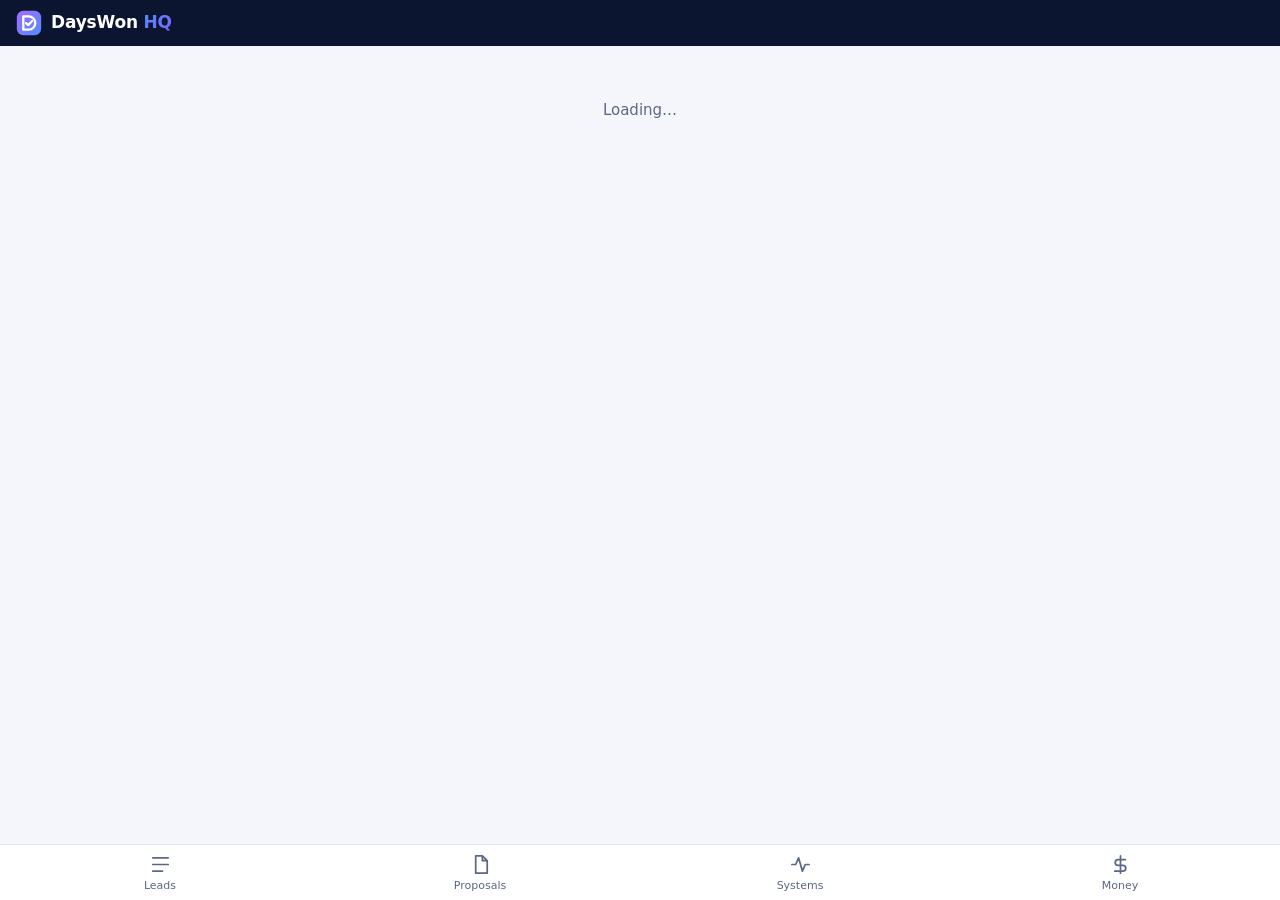
==== index.html @ 19d0c8d9 "DaysWon HQ web app" ====
<!doctype html>
<html lang="en"><head>
<meta charset="utf-8">
<meta name="viewport" content="width=device-width, initial-scale=1, viewport-fit=cover">
<meta name="robots" content="noindex, nofollow">
<meta name="theme-color" content="#0b1530">
<meta name="apple-mobile-web-app-capable" content="yes">
<meta name="apple-mobile-web-app-status-bar-style" content="black-translucent">
<meta name="apple-mobile-web-app-title" content="DaysWon HQ">
<title>DaysWon HQ</title>
<link rel="icon" href="favicon.svg" type="image/svg+xml">
<link rel="apple-touch-icon" href="apple-touch-icon.png">
<link rel="manifest" href="manifest.webmanifest">
<link rel="stylesheet" href="app.css?v=5">
</head><body>
<header class="top"><div class="brand"><img src="favicon.svg" alt=""><span>DaysWon <b>HQ</b></span></div><div id="topact"></div></header>
<main id="app"><div class="loading">Loading…</div></main>
<nav class="tabs" id="tabs" hidden>
 <a href="#/" data-t="leads"><svg viewBox="0 0 24 24"><path d="M4 5h16M4 12h16M4 19h10"/></svg>Leads</a>
 <a href="#/soon/proposals" data-t="proposals"><svg viewBox="0 0 24 24"><path d="M7 3h7l5 5v13H7zM14 3v5h5"/></svg>Proposals</a>
 <a href="#/soon/systems" data-t="systems"><svg viewBox="0 0 24 24"><path d="M3 12h4l3-7 4 14 3-7h4"/></svg>Systems</a>
 <a href="#/soon/money" data-t="money"><svg viewBox="0 0 24 24"><path d="M12 3v18M17 7H9.5a3 3 0 000 6h5a3 3 0 010 6H6"/></svg>Money</a>
</nav>
<div id="toast"></div>
<script src="app.js?v=5"></script>
</body></html>
---- app.css ----
:root{--navy:#0b1530;--navy2:#16224a;--ink:#0f1a33;--mut:#5b6785;--line:#e3e8f2;--bg:#f4f6fb;--card:#fff;--blue:#4f6bff;--grad:linear-gradient(135deg,#4f8dff,#7b63ff);--red:#e5484d;--amber:#d97706;--green:#16a34a}
*{box-sizing:border-box}html,body{margin:0;background:var(--bg);color:var(--ink);font:15px/1.4 Inter,ui-sans-serif,system-ui,-apple-system,"Segoe UI",Arial,sans-serif;-webkit-text-size-adjust:100%}
a{color:var(--blue);text-decoration:none}button,input,select,textarea{font:inherit;color:inherit}
.top{position:sticky;top:0;z-index:20;background:var(--navy);color:#fff;display:flex;align-items:center;justify-content:space-between;padding:calc(env(safe-area-inset-top) + 10px) 16px 10px}
.brand{display:flex;align-items:center;gap:9px;font-weight:600;font-size:17px;letter-spacing:-.2px}.brand img{width:26px;height:26px}.brand b{font-weight:800;background:var(--grad);-webkit-background-clip:text;background-clip:text;color:transparent}
#topact button{background:rgba(255,255,255,.12);border:0;color:#fff;border-radius:10px;padding:7px 11px;font-size:14px}
main{max-width:1180px;margin:0 auto;padding:14px 14px calc(90px + env(safe-area-inset-bottom))}
.loading{color:var(--mut);padding:40px;text-align:center}
.tabs{position:fixed;bottom:0;left:0;right:0;z-index:20;background:#fff;border-top:1px solid var(--line);display:flex;padding-bottom:env(safe-area-inset-bottom)}
.tabs a{flex:1;display:flex;flex-direction:column;align-items:center;gap:2px;padding:8px 0 7px;font-size:11px;color:var(--mut);font-weight:500}
.tabs svg{width:23px;height:23px;fill:none;stroke:currentColor;stroke-width:1.8;stroke-linecap:round;stroke-linejoin:round}.tabs a.on{color:var(--blue)}
h1{font-size:22px;margin:4px 0 12px;letter-spacing:-.4px}h2{font-size:13px;text-transform:uppercase;letter-spacing:.6px;color:var(--mut);margin:20px 2px 8px;display:flex;align-items:center;gap:8px}
h2 .n{background:#e7ebf5;color:var(--ink);border-radius:20px;padding:0 7px;font-size:12px;letter-spacing:0}
.card{background:var(--card);border:1px solid var(--line);border-radius:14px;padding:12px 13px;margin-bottom:8px;display:block;color:var(--ink);box-shadow:0 1px 2px rgba(15,26,51,.04)}
.card.hot{border-color:#f3b4b6;box-shadow:inset 3px 0 0 var(--red)}.card.due{box-shadow:inset 3px 0 0 var(--amber)}
.row{display:flex;align-items:center;justify-content:space-between;gap:8px}.nm{font-weight:650;font-size:16px}.biz{color:var(--mut);font-size:14px}
.want{margin-top:5px;font-size:14px;color:#2a3654;display:-webkit-box;-webkit-line-clamp:2;-webkit-box-orient:vertical;overflow:hidden}
.meta{margin-top:7px;display:flex;flex-wrap:wrap;gap:6px;align-items:center;font-size:12px;color:var(--mut)}
.pill{display:inline-block;border-radius:20px;padding:2px 8px;font-size:12px;font-weight:600;background:#eef1f8;color:#33405f;white-space:nowrap}
.p-New{background:#e6efff;color:#2747c9}.p-Contacted{background:#fff3df;color:#9a5a00}.p-Proposal{background:#efe8ff;color:#5b35c9}.p-Won{background:#e3f7ea;color:#127a3b}.p-Lost{background:#f1f1f3;color:#6b6f7b}
.b-red{background:#fde8e8;color:#c02a2f}.b-amb{background:#fff1d6;color:#9a5a00}
.today{background:linear-gradient(180deg,#0b1530,#16224a);color:#fff;border-radius:16px;padding:12px 12px 6px;margin-bottom:6px}
.today h2{color:#b9c4e4;margin:2px 2px 10px}.today .card{border-color:transparent}.today .empty{color:#c7d0ea;font-size:14px;padding:0 2px 8px}
.chips{display:flex;gap:6px;overflow-x:auto;padding:2px 0 4px;margin:0 -14px;padding-left:14px;padding-right:14px;scrollbar-width:none}.chips::-webkit-scrollbar{display:none}
.chip{border:1px solid var(--line);background:#fff;border-radius:20px;padding:6px 12px;font-size:14px;white-space:nowrap;font-weight:500}.chip.on{background:var(--navy);color:#fff;border-color:var(--navy)}
.chip i{font-style:normal;opacity:.6;margin-left:4px}
.sum{display:flex;gap:8px;margin:10px 0 2px}.sum div{flex:1;background:#fff;border:1px solid var(--line);border-radius:12px;padding:8px 10px}.sum b{display:block;font-size:17px}.sum span{font-size:12px;color:var(--mut)}
.search{width:100%;border:1px solid var(--line);border-radius:12px;padding:10px 12px;background:#fff;margin:10px 0 0;font-size:16px}
.fab{position:fixed;right:16px;bottom:calc(72px + env(safe-area-inset-bottom));z-index:15;background:var(--grad);color:#fff;border:0;border-radius:28px;padding:13px 18px;font-weight:650;box-shadow:0 6px 18px rgba(79,107,255,.35);font-size:15px}
.cols{display:block}@media(min-width:900px){.cols{display:grid;grid-template-columns:repeat(5,1fr);gap:10px}.cols h2{margin-top:6px}}
.syncl{font-size:12px;color:var(--mut);margin:14px 2px 0;display:flex;justify-content:space-between;gap:8px}.syncl button{border:0;background:none;color:var(--blue);padding:0;font-size:12px}
.back{display:inline-flex;align-items:center;gap:4px;color:var(--blue);font-weight:500;margin-bottom:8px;background:none;border:0;padding:4px 0;font-size:15px}
.hd{background:#fff;border:1px solid var(--line);border-radius:16px;padding:14px}.hd .nm{font-size:21px;letter-spacing:-.3px}
.acts{display:grid;grid-template-columns:repeat(3,1fr);gap:8px;margin-top:12px}
.acts a{display:flex;flex-direction:column;align-items:center;gap:3px;background:#f1f4fb;border-radius:12px;padding:10px 4px;font-weight:600;font-size:14px;color:var(--navy)}
.acts a.off{opacity:.35;pointer-events:none}.acts svg{width:22px;height:22px;fill:none;stroke:var(--blue);stroke-width:1.9;stroke-linecap:round;stroke-linejoin:round}
.sec{background:#fff;border:1px solid var(--line);border-radius:16px;padding:12px 14px;margin-top:10px}.sec h3{margin:0 0 8px;font-size:13px;text-transform:uppercase;letter-spacing:.6px;color:var(--mut)}
.stat{display:flex;flex-wrap:wrap;gap:6px}.stat button{border:1px solid var(--line);background:#fff;border-radius:20px;padding:7px 12px;font-size:14px;font-weight:500}
.stat button.on{background:var(--navy);border-color:var(--navy);color:#fff}
.kv{display:grid;grid-template-columns:110px 1fr;gap:7px 10px;font-size:14px}.kv dt{color:var(--mut)}.kv dd{margin:0;word-break:break-word;white-space:pre-wrap}
.fu{display:flex;gap:6px;flex-wrap:wrap;align-items:center}.fu input{border:1px solid var(--line);border-radius:10px;padding:7px 9px;font-size:16px;background:#fff}
.fu button,.btn2{border:1px solid var(--line);background:#fff;border-radius:10px;padding:7px 10px;font-size:14px}
.btn{background:var(--grad);color:#fff;border:0;border-radius:12px;padding:11px 16px;font-weight:650;font-size:15px}.btn:disabled{opacity:.5}
textarea,.f input,.f select{width:100%;border:1px solid var(--line);border-radius:10px;padding:9px 11px;background:#fff;font-size:16px}textarea{min-height:80px;resize:vertical}
.note{border-top:1px solid var(--line);padding:9px 0;font-size:14px;white-space:pre-wrap;word-break:break-word}.note:first-of-type{border-top:0}.note small{display:block;color:var(--mut);font-size:12px;margin-bottom:2px}
.note.log{color:var(--mut);font-size:13px}
.banner{background:#fde8e8;color:#9b1c20;border-radius:12px;padding:10px 12px;margin-top:10px;font-size:14px;display:flex;justify-content:space-between;align-items:center;gap:8px}
.banner button{background:#fff;border:0;border-radius:9px;padding:6px 10px;font-weight:600;color:#9b1c20;white-space:nowrap}
.f label{display:block;font-size:13px;color:var(--mut);margin:11px 0 4px;font-weight:500}.f .two{display:grid;grid-template-columns:1fr 1fr;gap:10px}
.login{max-width:360px;margin:12vh auto 0;background:#fff;border:1px solid var(--line);border-radius:18px;padding:22px}.login h1{margin-top:0}.login p{color:var(--mut);margin:0 0 14px;font-size:14px}
.login input{width:100%;border:1px solid var(--line);border-radius:12px;padding:12px;font-size:16px;margin-bottom:10px}.login .btn{width:100%}.err{color:var(--red);font-size:14px;min-height:20px}
.soon{text-align:center;padding:50px 20px;color:var(--mut)}.soon .ic{font-size:40px}.soon h1{color:var(--ink)}
.danger{color:var(--red);background:none;border:0;padding:8px 0;font-size:14px}
#toast{position:fixed;left:50%;bottom:calc(140px + env(safe-area-inset-bottom));transform:translateX(-50%);background:var(--navy);color:#fff;padding:9px 14px;border-radius:10px;font-size:14px;opacity:0;transition:opacity .2s;pointer-events:none;z-index:40}#toast.on{opacity:1}
.empty2{color:var(--mut);font-size:14px;padding:4px 2px 8px}
details.tr summary{color:var(--blue);font-size:14px;cursor:pointer}details.tr pre{white-space:pre-wrap;font:13px/1.4 inherit;background:#f6f8fc;border-radius:10px;padding:10px;max-height:320px;overflow:auto}
.sel{width:100%;border:1px solid var(--line);border-radius:10px;padding:9px 11px;background:#fff;font-size:16px}
.note.row{align-items:center}.note.row small{display:inline}
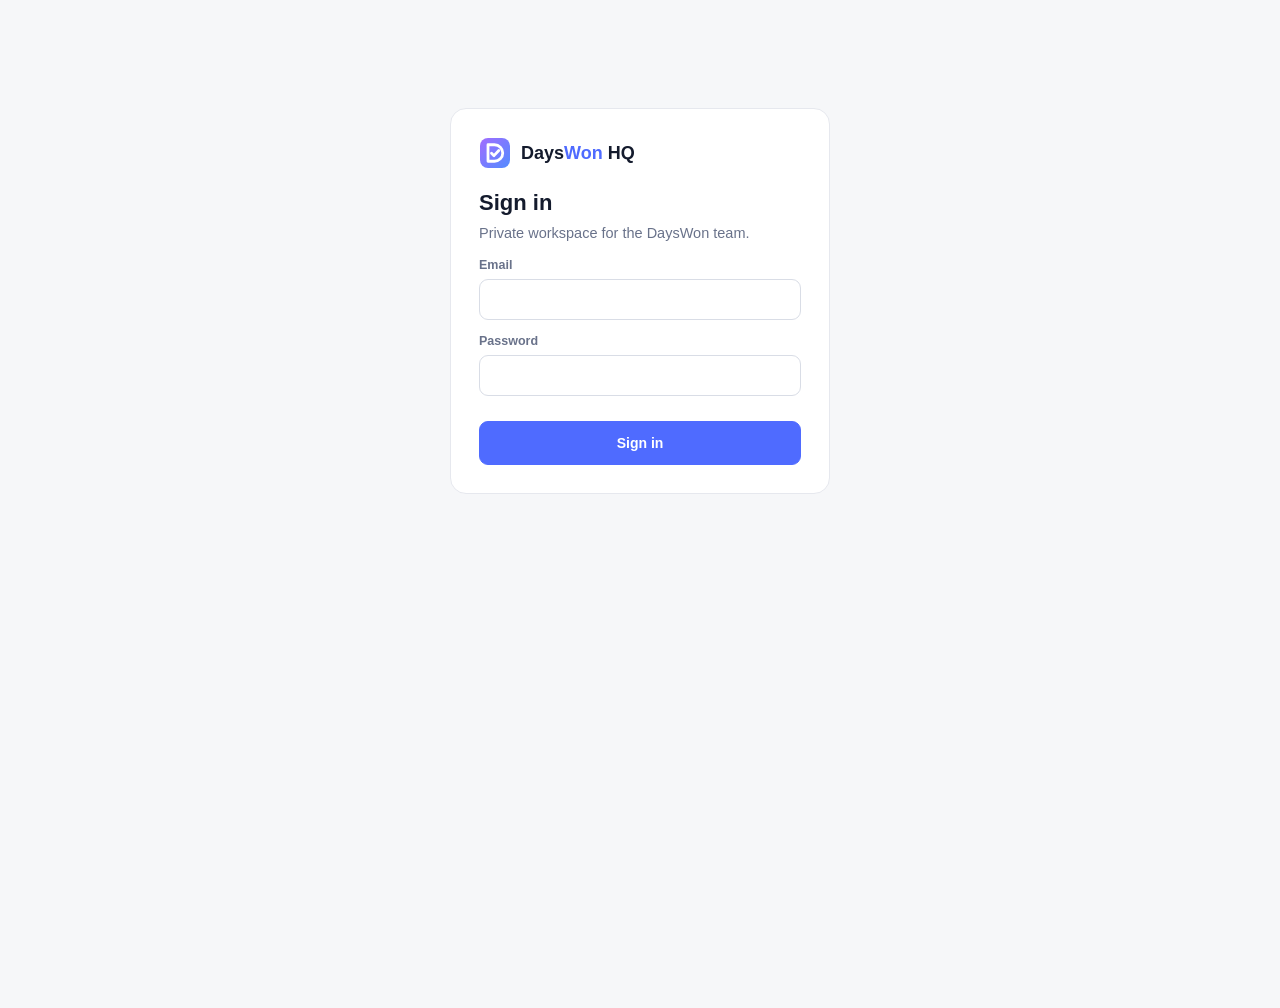
==== commit 5d26b020: "DaysWon HQ: new layouts, proposals, settings, client page" ====
--- a/index.html
+++ b/index.html
@@ -5,22 +5,17 @@
 <meta name="robots" content="noindex, nofollow">
 <meta name="theme-color" content="#0b1530">
 <meta name="apple-mobile-web-app-capable" content="yes">
+<meta name="mobile-web-app-capable" content="yes">
 <meta name="apple-mobile-web-app-status-bar-style" content="black-translucent">
 <meta name="apple-mobile-web-app-title" content="DaysWon HQ">
 <title>DaysWon HQ</title>
 <link rel="icon" href="favicon.svg" type="image/svg+xml">
 <link rel="apple-touch-icon" href="apple-touch-icon.png">
 <link rel="manifest" href="manifest.webmanifest">
-<link rel="stylesheet" href="app.css?v=5">
+<link rel="stylesheet" href="app.css?v=6">
+<link rel="stylesheet" href="proposal.css?v=6">
 </head><body>
-<header class="top"><div class="brand"><img src="favicon.svg" alt=""><span>DaysWon <b>HQ</b></span></div><div id="topact"></div></header>
-<main id="app"><div class="loading">Loading…</div></main>
-<nav class="tabs" id="tabs" hidden>
- <a href="#/" data-t="leads"><svg viewBox="0 0 24 24"><path d="M4 5h16M4 12h16M4 19h10"/></svg>Leads</a>
- <a href="#/soon/proposals" data-t="proposals"><svg viewBox="0 0 24 24"><path d="M7 3h7l5 5v13H7zM14 3v5h5"/></svg>Proposals</a>
- <a href="#/soon/systems" data-t="systems"><svg viewBox="0 0 24 24"><path d="M3 12h4l3-7 4 14 3-7h4"/></svg>Systems</a>
- <a href="#/soon/money" data-t="money"><svg viewBox="0 0 24 24"><path d="M12 3v18M17 7H9.5a3 3 0 000 6h5a3 3 0 010 6H6"/></svg>Money</a>
-</nav>
-<div id="toast"></div>
-<script src="app.js?v=5"></script>
+<div class="loading">Loading…</div><div id="toast"></div>
+<script src="proposal-view.js?v=6"></script>
+<script src="app.js?v=6"></script>
 </body></html>
--- a/app.css
+++ b/app.css
@@ -1,58 +1,90 @@
-:root{--navy:#0b1530;--navy2:#16224a;--ink:#0f1a33;--mut:#5b6785;--line:#e3e8f2;--bg:#f4f6fb;--card:#fff;--blue:#4f6bff;--grad:linear-gradient(135deg,#4f8dff,#7b63ff);--red:#e5484d;--amber:#d97706;--green:#16a34a}
-*{box-sizing:border-box}html,body{margin:0;background:var(--bg);color:var(--ink);font:15px/1.4 Inter,ui-sans-serif,system-ui,-apple-system,"Segoe UI",Arial,sans-serif;-webkit-text-size-adjust:100%}
-a{color:var(--blue);text-decoration:none}button,input,select,textarea{font:inherit;color:inherit}
-.top{position:sticky;top:0;z-index:20;background:var(--navy);color:#fff;display:flex;align-items:center;justify-content:space-between;padding:calc(env(safe-area-inset-top) + 10px) 16px 10px}
-.brand{display:flex;align-items:center;gap:9px;font-weight:600;font-size:17px;letter-spacing:-.2px}.brand img{width:26px;height:26px}.brand b{font-weight:800;background:var(--grad);-webkit-background-clip:text;background-clip:text;color:transparent}
-#topact button{background:rgba(255,255,255,.12);border:0;color:#fff;border-radius:10px;padding:7px 11px;font-size:14px}
-main{max-width:1180px;margin:0 auto;padding:14px 14px calc(90px + env(safe-area-inset-bottom))}
-.loading{color:var(--mut);padding:40px;text-align:center}
-.tabs{position:fixed;bottom:0;left:0;right:0;z-index:20;background:#fff;border-top:1px solid var(--line);display:flex;padding-bottom:env(safe-area-inset-bottom)}
-.tabs a{flex:1;display:flex;flex-direction:column;align-items:center;gap:2px;padding:8px 0 7px;font-size:11px;color:var(--mut);font-weight:500}
-.tabs svg{width:23px;height:23px;fill:none;stroke:currentColor;stroke-width:1.8;stroke-linecap:round;stroke-linejoin:round}.tabs a.on{color:var(--blue)}
-h1{font-size:22px;margin:4px 0 12px;letter-spacing:-.4px}h2{font-size:13px;text-transform:uppercase;letter-spacing:.6px;color:var(--mut);margin:20px 2px 8px;display:flex;align-items:center;gap:8px}
-h2 .n{background:#e7ebf5;color:var(--ink);border-radius:20px;padding:0 7px;font-size:12px;letter-spacing:0}
-.card{background:var(--card);border:1px solid var(--line);border-radius:14px;padding:12px 13px;margin-bottom:8px;display:block;color:var(--ink);box-shadow:0 1px 2px rgba(15,26,51,.04)}
-.card.hot{border-color:#f3b4b6;box-shadow:inset 3px 0 0 var(--red)}.card.due{box-shadow:inset 3px 0 0 var(--amber)}
-.row{display:flex;align-items:center;justify-content:space-between;gap:8px}.nm{font-weight:650;font-size:16px}.biz{color:var(--mut);font-size:14px}
-.want{margin-top:5px;font-size:14px;color:#2a3654;display:-webkit-box;-webkit-line-clamp:2;-webkit-box-orient:vertical;overflow:hidden}
-.meta{margin-top:7px;display:flex;flex-wrap:wrap;gap:6px;align-items:center;font-size:12px;color:var(--mut)}
-.pill{display:inline-block;border-radius:20px;padding:2px 8px;font-size:12px;font-weight:600;background:#eef1f8;color:#33405f;white-space:nowrap}
-.p-New{background:#e6efff;color:#2747c9}.p-Contacted{background:#fff3df;color:#9a5a00}.p-Proposal{background:#efe8ff;color:#5b35c9}.p-Won{background:#e3f7ea;color:#127a3b}.p-Lost{background:#f1f1f3;color:#6b6f7b}
-.b-red{background:#fde8e8;color:#c02a2f}.b-amb{background:#fff1d6;color:#9a5a00}
-.today{background:linear-gradient(180deg,#0b1530,#16224a);color:#fff;border-radius:16px;padding:12px 12px 6px;margin-bottom:6px}
-.today h2{color:#b9c4e4;margin:2px 2px 10px}.today .card{border-color:transparent}.today .empty{color:#c7d0ea;font-size:14px;padding:0 2px 8px}
-.chips{display:flex;gap:6px;overflow-x:auto;padding:2px 0 4px;margin:0 -14px;padding-left:14px;padding-right:14px;scrollbar-width:none}.chips::-webkit-scrollbar{display:none}
-.chip{border:1px solid var(--line);background:#fff;border-radius:20px;padding:6px 12px;font-size:14px;white-space:nowrap;font-weight:500}.chip.on{background:var(--navy);color:#fff;border-color:var(--navy)}
-.chip i{font-style:normal;opacity:.6;margin-left:4px}
-.sum{display:flex;gap:8px;margin:10px 0 2px}.sum div{flex:1;background:#fff;border:1px solid var(--line);border-radius:12px;padding:8px 10px}.sum b{display:block;font-size:17px}.sum span{font-size:12px;color:var(--mut)}
-.search{width:100%;border:1px solid var(--line);border-radius:12px;padding:10px 12px;background:#fff;margin:10px 0 0;font-size:16px}
-.fab{position:fixed;right:16px;bottom:calc(72px + env(safe-area-inset-bottom));z-index:15;background:var(--grad);color:#fff;border:0;border-radius:28px;padding:13px 18px;font-weight:650;box-shadow:0 6px 18px rgba(79,107,255,.35);font-size:15px}
-.cols{display:block}@media(min-width:900px){.cols{display:grid;grid-template-columns:repeat(5,1fr);gap:10px}.cols h2{margin-top:6px}}
-.syncl{font-size:12px;color:var(--mut);margin:14px 2px 0;display:flex;justify-content:space-between;gap:8px}.syncl button{border:0;background:none;color:var(--blue);padding:0;font-size:12px}
-.back{display:inline-flex;align-items:center;gap:4px;color:var(--blue);font-weight:500;margin-bottom:8px;background:none;border:0;padding:4px 0;font-size:15px}
-.hd{background:#fff;border:1px solid var(--line);border-radius:16px;padding:14px}.hd .nm{font-size:21px;letter-spacing:-.3px}
-.acts{display:grid;grid-template-columns:repeat(3,1fr);gap:8px;margin-top:12px}
-.acts a{display:flex;flex-direction:column;align-items:center;gap:3px;background:#f1f4fb;border-radius:12px;padding:10px 4px;font-weight:600;font-size:14px;color:var(--navy)}
-.acts a.off{opacity:.35;pointer-events:none}.acts svg{width:22px;height:22px;fill:none;stroke:var(--blue);stroke-width:1.9;stroke-linecap:round;stroke-linejoin:round}
-.sec{background:#fff;border:1px solid var(--line);border-radius:16px;padding:12px 14px;margin-top:10px}.sec h3{margin:0 0 8px;font-size:13px;text-transform:uppercase;letter-spacing:.6px;color:var(--mut)}
-.stat{display:flex;flex-wrap:wrap;gap:6px}.stat button{border:1px solid var(--line);background:#fff;border-radius:20px;padding:7px 12px;font-size:14px;font-weight:500}
-.stat button.on{background:var(--navy);border-color:var(--navy);color:#fff}
-.kv{display:grid;grid-template-columns:110px 1fr;gap:7px 10px;font-size:14px}.kv dt{color:var(--mut)}.kv dd{margin:0;word-break:break-word;white-space:pre-wrap}
-.fu{display:flex;gap:6px;flex-wrap:wrap;align-items:center}.fu input{border:1px solid var(--line);border-radius:10px;padding:7px 9px;font-size:16px;background:#fff}
-.fu button,.btn2{border:1px solid var(--line);background:#fff;border-radius:10px;padding:7px 10px;font-size:14px}
-.btn{background:var(--grad);color:#fff;border:0;border-radius:12px;padding:11px 16px;font-weight:650;font-size:15px}.btn:disabled{opacity:.5}
-textarea,.f input,.f select{width:100%;border:1px solid var(--line);border-radius:10px;padding:9px 11px;background:#fff;font-size:16px}textarea{min-height:80px;resize:vertical}
-.note{border-top:1px solid var(--line);padding:9px 0;font-size:14px;white-space:pre-wrap;word-break:break-word}.note:first-of-type{border-top:0}.note small{display:block;color:var(--mut);font-size:12px;margin-bottom:2px}
-.note.log{color:var(--mut);font-size:13px}
-.banner{background:#fde8e8;color:#9b1c20;border-radius:12px;padding:10px 12px;margin-top:10px;font-size:14px;display:flex;justify-content:space-between;align-items:center;gap:8px}
-.banner button{background:#fff;border:0;border-radius:9px;padding:6px 10px;font-weight:600;color:#9b1c20;white-space:nowrap}
-.f label{display:block;font-size:13px;color:var(--mut);margin:11px 0 4px;font-weight:500}.f .two{display:grid;grid-template-columns:1fr 1fr;gap:10px}
-.login{max-width:360px;margin:12vh auto 0;background:#fff;border:1px solid var(--line);border-radius:18px;padding:22px}.login h1{margin-top:0}.login p{color:var(--mut);margin:0 0 14px;font-size:14px}
-.login input{width:100%;border:1px solid var(--line);border-radius:12px;padding:12px;font-size:16px;margin-bottom:10px}.login .btn{width:100%}.err{color:var(--red);font-size:14px;min-height:20px}
-.soon{text-align:center;padding:50px 20px;color:var(--mut)}.soon .ic{font-size:40px}.soon h1{color:var(--ink)}
-.danger{color:var(--red);background:none;border:0;padding:8px 0;font-size:14px}
-#toast{position:fixed;left:50%;bottom:calc(140px + env(safe-area-inset-bottom));transform:translateX(-50%);background:var(--navy);color:#fff;padding:9px 14px;border-radius:10px;font-size:14px;opacity:0;transition:opacity .2s;pointer-events:none;z-index:40}#toast.on{opacity:1}
-.empty2{color:var(--mut);font-size:14px;padding:4px 2px 8px}
-details.tr summary{color:var(--blue);font-size:14px;cursor:pointer}details.tr pre{white-space:pre-wrap;font:13px/1.4 inherit;background:#f6f8fc;border-radius:10px;padding:10px;max-height:320px;overflow:auto}
-.sel{width:100%;border:1px solid var(--line);border-radius:10px;padding:9px 11px;background:#fff;font-size:16px}
-.note.row{align-items:center}.note.row small{display:inline}
+:root{--navy:#0b1530;--navy2:#141f45;--acc:#4f6bff;--acc2:#3f5aeb;--accs:#eef1ff;--ink:#141b2d;--mut:#69728a;--line:#e6e8ee;--bg:#f6f7f9;--card:#fff;--red:#e5484d;--amb:#c77700;--grn:#148f4b;
+--sat:env(safe-area-inset-top);--sab:env(safe-area-inset-bottom);--sal:env(safe-area-inset-left);--sar:env(safe-area-inset-right)}
+*{box-sizing:border-box}html,body{margin:0;height:100%}body{background:var(--bg);color:var(--ink);font:14.5px/1.45 -apple-system,BlinkMacSystemFont,"Segoe UI",Inter,Roboto,Arial,sans-serif;-webkit-text-size-adjust:100%;-webkit-tap-highlight-color:transparent}
+a{color:var(--acc);text-decoration:none}button,input,select,textarea{font:inherit;color:inherit}button{cursor:pointer}
+svg.i{width:20px;height:20px;fill:none;stroke:currentColor;stroke-width:1.8;stroke-linecap:round;stroke-linejoin:round;flex:none}
+/* buttons & inputs */
+.btn{display:inline-flex;align-items:center;justify-content:center;gap:6px;height:38px;padding:0 14px;border-radius:9px;border:1px solid var(--line);background:#fff;font-weight:600;font-size:14px;white-space:nowrap;color:var(--ink)}
+.btn:hover{background:#f3f4f7}.btn.pri{background:var(--acc);border-color:var(--acc);color:#fff}.btn.pri:hover{background:var(--acc2)}.btn.dark{background:var(--navy);border-color:var(--navy);color:#fff}
+.btn.ghost{border-color:transparent;background:transparent}.btn.danger{color:var(--red)}.btn[disabled]{opacity:.5;pointer-events:none}.btn.sm{height:32px;padding:0 10px;font-size:13px}
+.in,select.in,textarea.in{width:100%;border:1px solid #d9dde6;border-radius:9px;padding:9px 11px;background:#fff;font-size:14.5px;outline:none}textarea.in{min-height:90px;resize:vertical;line-height:1.5}
+.in:focus{border-color:var(--acc);box-shadow:0 0 0 3px rgba(79,107,255,.15)}label.l{display:block;font-size:12.5px;font-weight:600;color:var(--mut);margin:12px 0 5px}.hint{font-size:12.5px;color:var(--mut);margin-top:4px}
+.grid2{display:grid;grid-template-columns:1fr 1fr;gap:0 12px}.grid4{display:grid;grid-template-columns:repeat(4,1fr);gap:0 10px}
+.pill{display:inline-flex;align-items:center;border-radius:20px;padding:2px 9px;font-size:12px;font-weight:600;background:#eef0f4;color:#3c4560;white-space:nowrap}
+.s-New{background:#e8eeff;color:#2d4bd1}.s-Contacted{background:#fff1dc;color:#9a5a00}.s-Proposal{background:#f0eaff;color:#6236d1}.s-Won{background:#e2f6ea;color:#11753d}.s-Lost{background:#f0f0f2;color:#6b6f7b}
+.s-draft{background:#eef0f4;color:#4a536b}.s-sent{background:#e8eeff;color:#2d4bd1}.s-accepted{background:#e2f6ea;color:#11753d}.s-declined{background:#fde9e9;color:#b4262b}
+.b-red{background:#fde9e9;color:#b4262b}.b-amb{background:#fff1dc;color:#9a5a00}
+.err{color:var(--red);font-size:13.5px;margin-top:8px;min-height:1px}.muted{color:var(--mut)}.empty{color:var(--mut);padding:26px 10px;text-align:center;font-size:14px}
+.loading{color:var(--mut);padding:50px 20px;text-align:center}
+.box{background:#fff;border:1px solid var(--line);border-radius:12px;padding:16px}.box+.box{margin-top:12px}.box h3{margin:0 0 10px;font-size:13px;letter-spacing:.4px;text-transform:uppercase;color:var(--mut)}
+#toast{position:fixed;left:50%;bottom:calc(84px + var(--sab));transform:translateX(-50%) translateY(20px);background:var(--navy);color:#fff;padding:10px 16px;border-radius:10px;font-size:14px;opacity:0;transition:.2s;z-index:100;pointer-events:none;max-width:90vw}#toast.on{opacity:1;transform:translateX(-50%)}
+/* shell */
+#shell{display:flex;min-height:100%}
+.side{background:var(--navy);color:#cdd4ea;display:flex;flex-direction:column;flex:none;position:sticky;top:0;height:100vh;height:100dvh;padding:calc(14px + var(--sat)) 10px calc(12px + var(--sab)) calc(10px + var(--sal));z-index:30}
+.side .logo{display:flex;align-items:center;gap:10px;color:#fff;font-weight:700;font-size:16px;padding:4px 8px 18px;white-space:nowrap}.side .logo img{width:28px;height:28px}.side .logo i{font-style:normal;color:#9db0ff}
+.side a.nv,.side button.nv{display:flex;align-items:center;gap:12px;height:40px;padding:0 10px;border-radius:9px;color:#cdd4ea;font-weight:500;white-space:nowrap;background:none;border:0;width:100%;text-align:left}
+.side a.nv:hover,.side button.nv:hover{background:rgba(255,255,255,.06);color:#fff}.side a.nv.on{background:rgba(79,107,255,.22);color:#fff}.side .nv em{margin-left:auto;font-style:normal;font-size:10.5px;color:#7f8bb3;border:1px solid #2a3765;border-radius:6px;padding:0 5px}
+.side .sp{flex:1}.side .me{display:flex;align-items:center;gap:10px;padding:10px;border-top:1px solid rgba(255,255,255,.08);margin-top:6px;color:#fff;white-space:nowrap}.av{width:30px;height:30px;border-radius:50%;background:var(--acc);color:#fff;display:flex;align-items:center;justify-content:center;font-weight:700;font-size:13px;flex:none}
+.content{flex:1;min-width:0;display:flex;flex-direction:column}
+.bar{display:flex;align-items:center;gap:10px;padding:14px 22px;background:#fff;border-bottom:1px solid var(--line);position:sticky;top:0;z-index:20;min-height:62px}
+.bar h1{font-size:19px;margin:0;letter-spacing:-.3px;white-space:nowrap}.bar .grow{flex:1}.bar .search{max-width:280px}
+.page{padding:18px 22px 40px}
+/* desktop board */
+.board{display:grid;grid-template-columns:repeat(5,minmax(220px,1fr));gap:12px;padding:16px 22px 30px;align-items:start;overflow-x:auto}
+.col{background:#eef0f4;border-radius:12px;padding:8px;min-height:160px}.col h4{display:flex;align-items:center;gap:7px;margin:4px 6px 10px;font-size:12.5px;letter-spacing:.3px;text-transform:uppercase;color:#4a536b}
+.col h4 .n{background:#fff;border-radius:10px;padding:0 7px;font-size:12px;color:var(--ink)}.col h4 .v{margin-left:auto;text-transform:none;font-weight:600;color:var(--mut);letter-spacing:0}
+.lc{display:block;background:#fff;border:1px solid var(--line);border-radius:10px;padding:10px 12px;margin-bottom:8px;color:var(--ink);box-shadow:0 1px 2px rgba(20,27,45,.04)}
+.lc:hover{border-color:#c9cfdc}.lc.sel{border-color:var(--acc);box-shadow:0 0 0 2px rgba(79,107,255,.2)}.lc.hot{box-shadow:inset 3px 0 0 var(--red)}.lc.due{box-shadow:inset 3px 0 0 var(--amb)}
+.lc .nm{font-weight:650}.lc .co{color:var(--mut);font-size:13px}.lc .w{font-size:13px;color:#384260;margin-top:4px;display:-webkit-box;-webkit-line-clamp:2;-webkit-box-orient:vertical;overflow:hidden}
+.lc .mt{display:flex;flex-wrap:wrap;gap:6px;align-items:center;margin-top:7px;font-size:12px;color:var(--mut)}.lc .row{display:flex;justify-content:space-between;gap:8px;align-items:flex-start}
+.today{display:flex;gap:10px;overflow-x:auto;padding:14px 22px 0}.today .lbl{flex:none;display:flex;flex-direction:column;justify-content:center;padding-right:6px;font-weight:700;color:var(--navy);font-size:13px}
+.today .lc{flex:none;width:250px;margin:0}.kpis{display:flex;gap:10px;padding:14px 22px 0;flex-wrap:wrap}.kpi{background:#fff;border:1px solid var(--line);border-radius:12px;padding:10px 14px;min-width:150px}.kpi b{display:block;font-size:18px;letter-spacing:-.3px}.kpi span{font-size:12px;color:var(--mut)}
+.syncl{display:flex;align-items:center;gap:10px;color:var(--mut);font-size:12.5px;padding:0 22px 20px}
+/* drawer */
+.drawer-bg{position:fixed;inset:0;background:rgba(11,21,48,.28);z-index:40}.drawer{position:fixed;top:0;right:0;bottom:0;width:min(520px,92vw);background:var(--bg);z-index:41;overflow-y:auto;box-shadow:-10px 0 30px rgba(11,21,48,.18);padding-bottom:calc(30px + var(--sab))}
+.dhead{position:sticky;top:0;background:#fff;border-bottom:1px solid var(--line);display:flex;align-items:center;gap:8px;padding:12px 16px;z-index:2}
+/* lead detail */
+.ld{padding:16px}.ld .hd{background:#fff;border:1px solid var(--line);border-radius:12px;padding:16px}.ld .nm{font-size:20px;font-weight:700;letter-spacing:-.3px}.ld .co{color:var(--mut)}
+.acts{display:grid;grid-template-columns:repeat(3,1fr);gap:8px;margin-top:14px}.acts a{display:flex;align-items:center;justify-content:center;gap:7px;height:42px;border-radius:10px;background:var(--accs);color:var(--acc);font-weight:600}.acts a.off{opacity:.4;pointer-events:none}
+.seg{display:flex;flex-wrap:wrap;gap:6px}.seg button{height:36px;padding:0 12px;border-radius:9px;border:1px solid var(--line);background:#fff;font-size:13.5px;font-weight:500}.seg button.on{background:var(--navy);border-color:var(--navy);color:#fff}
+.kv{display:grid;grid-template-columns:110px 1fr;gap:7px 10px;margin:0;font-size:14px}.kv dt{color:var(--mut)}.kv dd{margin:0;word-break:break-word}
+.note{border-top:1px solid #eef0f4;padding:9px 0;font-size:14px}.note small{display:block;color:var(--mut);font-size:12px}.note.log{color:#4a536b;font-size:13px}
+.banner{display:flex;align-items:center;justify-content:space-between;gap:10px;background:#fde9e9;color:#9b1c20;border-radius:10px;padding:10px 12px;margin-top:12px;font-size:13.5px}.banner.ok{background:#e2f6ea;color:#0f5d2e}.banner.info{background:var(--accs);color:#2d3f9e}
+.prow{display:flex;align-items:center;justify-content:space-between;gap:8px;padding:10px 0;border-top:1px solid #eef0f4;color:var(--ink)}.prow:first-of-type{border-top:0}
+/* lists (pad/phone) */
+.grp{margin-bottom:14px}.grp>h4{display:flex;align-items:center;gap:7px;margin:14px 4px 8px;font-size:12px;letter-spacing:.4px;text-transform:uppercase;color:var(--mut)}.grp>h4 .n{background:#e7e9ef;border-radius:10px;padding:0 7px;color:var(--ink)}
+.chips{display:flex;gap:6px;overflow-x:auto;padding:2px 0 6px;scrollbar-width:none}.chips::-webkit-scrollbar{display:none}.chip{flex:none;height:34px;padding:0 12px;border-radius:17px;border:1px solid var(--line);background:#fff;font-size:13px;font-weight:500}.chip.on{background:var(--navy);color:#fff;border-color:var(--navy)}.chip i{font-style:normal;opacity:.6;margin-left:5px}
+/* proposals */
+table.pt{width:100%;border-collapse:collapse;background:#fff;border:1px solid var(--line);border-radius:12px;overflow:hidden}.pt th{text-align:left;font-size:12px;letter-spacing:.3px;text-transform:uppercase;color:var(--mut);font-weight:600;padding:10px 14px;background:#fafbfc;border-bottom:1px solid var(--line)}
+.pt td{padding:12px 14px;border-bottom:1px solid #eef0f4;vertical-align:middle}.pt tr:last-child td{border-bottom:0}.pt tbody tr{cursor:pointer}.pt tbody tr:hover{background:#fafbff}
+.pc{display:block;background:#fff;border:1px solid var(--line);border-radius:10px;padding:12px;margin-bottom:8px;color:var(--ink)}.pc.sel{border-color:var(--acc);box-shadow:0 0 0 2px rgba(79,107,255,.2)}.pc .row{display:flex;justify-content:space-between;gap:8px}.pc .t{font-weight:650}.pc .mt{font-size:12.5px;color:var(--mut);margin-top:4px}
+.ed{display:grid;grid-template-columns:minmax(420px,1fr) minmax(420px,1fr);align-items:start}.ed .form{padding:18px 22px 60px;border-right:1px solid var(--line);min-width:0}.ed .prev{position:sticky;top:62px;height:calc(100vh - 62px);overflow-y:auto;padding:18px 22px 40px;background:#eceef2}
+.ed.one{display:block}.ed.one .form{border-right:0;max-width:760px}
+.ai{background:linear-gradient(180deg,#f3f5ff,#fff);border:1px solid #dfe4ff}.ai h3{color:var(--acc)!important}
+.savest{font-size:12.5px;color:var(--mut);white-space:nowrap}
+.sheet-bg{position:fixed;inset:0;background:rgba(11,21,48,.35);z-index:60;display:flex;align-items:flex-end;justify-content:center}.sheet{background:#fff;width:100%;max-width:460px;border-radius:16px 16px 0 0;padding:18px 18px calc(18px + var(--sab))}.sheet h3{margin:0 0 4px}.sheet .btn{width:100%;height:46px;margin-top:10px}
+@media (min-width:768px){.sheet-bg{align-items:center}.sheet{border-radius:16px}}
+.login{max-width:380px;margin:12vh auto;padding:28px;background:#fff;border:1px solid var(--line);border-radius:16px}.login .logo{display:flex;align-items:center;gap:10px;font-weight:700;font-size:18px;margin-bottom:18px}.login .logo img{width:32px;height:32px}.login .logo i{font-style:normal;color:var(--acc)}
+.login h1{font-size:22px;margin:0 0 4px}.login .btn{width:100%;height:44px;margin-top:16px}
+.soon{text-align:center;padding:70px 20px;color:var(--mut)}.soon h2{color:var(--ink);margin:10px 0 6px}
+/* ---- iPad ---- */
+body.L-pad .side{width:72px;padding-left:calc(8px + var(--sal));padding-right:8px}body.L-pad .side .lbl,body.L-pad .side .logo span,body.L-pad .side .nv em,body.L-pad .side .me span{display:none}
+body.L-pad .side a.nv,body.L-pad .side button.nv{justify-content:center;height:52px;padding:0}body.L-pad .side .logo{justify-content:center;padding:4px 0 16px}body.L-pad .side .me{justify-content:center;padding:10px 0}
+body.L-pad.rail-open .side{width:230px}body.L-pad.rail-open .side .lbl,body.L-pad.rail-open .side .logo span,body.L-pad.rail-open .side .me span{display:inline}body.L-pad.rail-open .side a.nv,body.L-pad.rail-open .side button.nv{justify-content:flex-start;padding:0 12px}body.L-pad.rail-open .side .logo,body.L-pad.rail-open .side .me{justify-content:flex-start;padding-left:10px}
+.md{display:flex;height:100vh;height:100dvh}.md .ml{width:360px;flex:none;border-right:1px solid var(--line);background:#fff;display:flex;flex-direction:column;min-height:0}.md .ml .lh{padding:calc(12px + var(--sat)) 14px 10px;border-bottom:1px solid var(--line)}
+.md .ml .lb{flex:1;overflow-y:auto;padding:4px 12px calc(20px + var(--sab))}.md .mr{flex:1;min-width:0;overflow-y:auto;padding-bottom:calc(30px + var(--sab));padding-right:var(--sar)}
+.md .mr .bar{top:0;padding-top:calc(12px + var(--sat))}
+body.L-pad .btn{height:44px}body.L-pad .btn.sm{height:38px}body.L-pad .seg button{height:44px;padding:0 14px}body.L-pad .lc{padding:12px 14px}body.L-pad .in{padding:11px 12px}
+body.L-pad .ml .lc .w{display:none}
+/* ---- phone ---- */
+.ptop{position:sticky;top:0;z-index:20;background:var(--navy);color:#fff;display:flex;align-items:center;gap:10px;padding:calc(10px + var(--sat)) 14px 10px}.ptop .logo{display:flex;align-items:center;gap:9px;font-weight:700;font-size:16px}.ptop .logo img{width:26px;height:26px}.ptop .logo i{font-style:normal;color:#9db0ff}
+.ptop .grow{flex:1}.ptop .av{width:32px;height:32px;border:0}.ptop .back{background:none;border:0;color:#fff;font-size:15px;display:flex;align-items:center;gap:2px;padding:4px 4px 4px 0;font-weight:600}
+.tabs{position:fixed;bottom:0;left:0;right:0;z-index:30;background:#fff;border-top:1px solid var(--line);display:flex;padding-bottom:var(--sab)}.tabs a{flex:1;display:flex;flex-direction:column;align-items:center;gap:2px;padding:8px 0 7px;font-size:11px;color:var(--mut);font-weight:500}.tabs a.on{color:var(--acc)}.tabs svg.i{width:23px;height:23px}
+body.L-phone .page{padding:12px 12px calc(96px + var(--sab))}body.L-phone .bar{position:static;padding:12px 12px 0;background:transparent;border:0;min-height:0;flex-wrap:wrap}body.L-phone .bar h1{font-size:21px}
+.fab{position:fixed;right:16px;bottom:calc(72px + var(--sab));z-index:25;height:48px;padding:0 18px;border-radius:24px;border:0;background:var(--acc);color:#fff;font-weight:700;box-shadow:0 6px 18px rgba(79,107,255,.35)}
+body.L-phone .ld{padding:12px 12px calc(96px + var(--sab))}body.L-phone .ed .form{padding:12px 12px calc(110px + var(--sab))}body.L-phone .grid4{grid-template-columns:1fr 1fr}
+body.L-phone .todayp{background:var(--navy);border-radius:14px;padding:10px 10px 4px;margin-bottom:6px}body.L-phone .todayp h4{color:#b9c4e4;margin:2px 4px 8px;font-size:12px;letter-spacing:.4px;text-transform:uppercase}
+body.L-phone .todayp .empty{color:#c7d0ea;padding:2px 4px 8px;text-align:left}
+.prevmodal{position:fixed;inset:0;z-index:70;background:#eceef2;overflow-y:auto;padding:calc(56px + var(--sat)) 0 calc(30px + var(--sab))}.prevmodal .x{position:fixed;top:calc(10px + var(--sat));right:12px;z-index:71}
+body:not(.L-desk) .ebar{flex-wrap:wrap;row-gap:8px}body:not(.L-desk) .ebar .et{flex:1 1 100%}body:not(.L-desk) .ebar .grow{display:none}body:not(.L-desk) .ebar .savest{margin-right:auto}
+.md .ml{width:330px}body.L-desk .ebar .et{max-width:40%}
--- a/proposal.css
+++ b/proposal.css
@@ -0,0 +1,16 @@
+.pv{background:#fff;color:#1b2540;font:15px/1.55 -apple-system,BlinkMacSystemFont,"Segoe UI",Inter,Roboto,Arial,sans-serif;border-radius:14px;overflow:hidden;border:1px solid #e6e8ee}
+.pv-hero{background:#0b1530;color:#fff;padding:26px 26px 22px;border-bottom:4px solid #4f6bff}.pv-top{display:flex;justify-content:space-between;align-items:center}
+.pv-logo{font-weight:800;font-size:19px;letter-spacing:-.3px}.pv-logo i{font-style:normal;color:#9db0ff}.pv-k{font-size:11px;font-weight:700;letter-spacing:2.4px;color:#9db0ff}
+.pv-hero h1{font-size:30px;line-height:1.15;letter-spacing:-.6px;margin:26px 0 8px}.pv-sum{color:#c9d2ee;margin:0}
+.pv-meta{display:flex;flex-wrap:wrap;gap:14px 28px;margin-top:20px;font-size:14px}.pv-meta small{display:block;font-size:10.5px;letter-spacing:1px;text-transform:uppercase;color:#8e9cc7}
+.pv-glance{display:grid;grid-template-columns:repeat(auto-fit,minmax(130px,1fr));gap:10px;padding:18px 22px 0}.pv-glance div{background:#f5f7fb;border:1px solid #e6e8ee;border-radius:10px;padding:12px 14px}
+.pv-glance b{display:block;font-size:20px;color:#0b1530;letter-spacing:-.3px}.pv-glance span{font-size:12.5px;color:#66708a}
+.pv-needs{margin:16px 22px 0;font-size:16px;color:#0b1530}.pv-needs small{display:block;font-size:11px;font-weight:700;letter-spacing:1px;text-transform:uppercase;color:#4f6bff}
+.pv-sec{padding:18px 22px 4px}.pv-sec h2{font-size:17px;color:#0b1530;margin:0 0 8px;padding-left:11px;border-left:4px solid #4f6bff;letter-spacing:-.2px}
+.pv-sec p{margin:0 0 10px}.pv-sec h4{margin:12px 0 4px;font-size:15px}.pv-sec ul{margin:0 0 10px;padding-left:20px}.pv-sec li{margin:3px 0}
+.pv-step{display:flex;gap:12px;margin:10px 0}.pv-step>span{flex:none;width:26px;height:26px;border-radius:50%;background:#4f6bff;color:#fff;font-weight:700;font-size:13px;display:flex;align-items:center;justify-content:center}.pv-step b{color:#0b1530}
+.pv table{width:100%;border-collapse:collapse}.pv-tl th,.pv-tl td{text-align:left;vertical-align:top;padding:9px 0;border-top:1px solid #e6e8ee}.pv-tl tr:first-child>*{border-top:0}.pv-tl th{width:30%;padding-right:10px;color:#0b1530}
+.pv-price{border:1px solid #e6e8ee;border-radius:10px;overflow:hidden}.pv-price th,.pv-price td{padding:12px 14px;border-top:1px solid #e6e8ee;text-align:left;vertical-align:top}.pv-price tr:first-child>*{border-top:0}
+.pv-price td{text-align:right;font-weight:800;font-size:19px;white-space:nowrap;color:#0b1530}.pv-price small{display:block;font-weight:400;font-size:12.5px;color:#66708a}.pv-mut{color:#66708a;font-size:13.5px;margin-top:10px!important}
+.pv-foot{padding:16px 22px 22px;color:#66708a;font-size:13px;border-top:1px solid #eef0f4;margin-top:12px}
+@media (max-width:520px){.pv{border-radius:0;border:0}.pv-hero{padding:22px 18px 20px}.pv-hero h1{font-size:26px}.pv-sec,.pv-glance{padding-left:16px;padding-right:16px}.pv-needs{margin-left:16px;margin-right:16px}.pv-tl th{width:34%}}
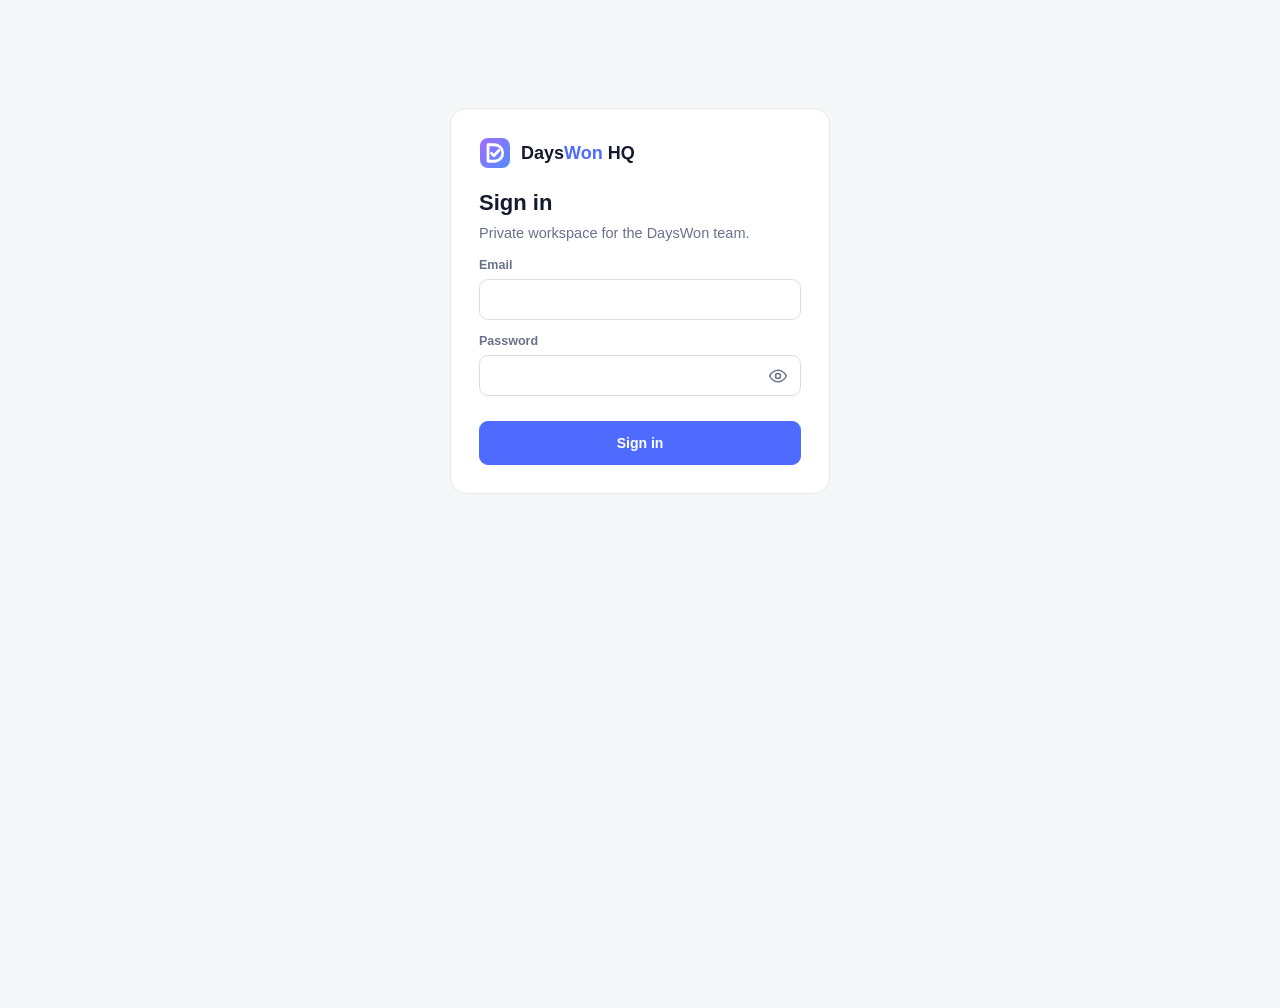
==== commit 88ebd26b: "Show/hide eye on password fields; confirm new password" ====
--- a/index.html
+++ b/index.html
@@ -12,10 +12,10 @@
 <link rel="icon" href="favicon.svg" type="image/svg+xml">
 <link rel="apple-touch-icon" href="apple-touch-icon.png">
 <link rel="manifest" href="manifest.webmanifest">
-<link rel="stylesheet" href="app.css?v=6">
-<link rel="stylesheet" href="proposal.css?v=6">
+<link rel="stylesheet" href="app.css?v=9">
+<link rel="stylesheet" href="proposal.css?v=7">
 </head><body>
 <div class="loading">Loading…</div><div id="toast"></div>
-<script src="proposal-view.js?v=6"></script>
-<script src="app.js?v=6"></script>
+<script src="proposal-view.js?v=7"></script>
+<script src="app.js?v=9"></script>
 </body></html>
--- a/app.css
+++ b/app.css
@@ -88,3 +88,37 @@
 .prevmodal{position:fixed;inset:0;z-index:70;background:#eceef2;overflow-y:auto;padding:calc(56px + var(--sat)) 0 calc(30px + var(--sab))}.prevmodal .x{position:fixed;top:calc(10px + var(--sat));right:12px;z-index:71}
 body:not(.L-desk) .ebar{flex-wrap:wrap;row-gap:8px}body:not(.L-desk) .ebar .et{flex:1 1 100%}body:not(.L-desk) .ebar .grow{display:none}body:not(.L-desk) .ebar .savest{margin-right:auto}
 .md .ml{width:330px}body.L-desk .ebar .et{max-width:40%}
+
+/* ---- phase 3: money + systems ---- */
+.pill.tm{background:#fff1dc;color:#8a5200;border:1px solid #f1c98a;letter-spacing:.04em;font-weight:700}
+.pill.xs{font-size:10px;padding:0 6px;margin-left:6px;vertical-align:2px}
+.banner.tmb{background:#fff6e6;color:#7a4800;border:1px solid #f6dcae}
+.i-paid,.u-active,.y-up{background:#e2f6ea;color:#11753d}.i-unpaid,.u-pending{background:#e8eeff;color:#2d4bd1}
+.i-overdue,.i-failed,.u-past_due,.y-down{background:#fde9e9;color:#b4262b}.i-void,.u-canceled,.y-unknown,.u-paused{background:#f0f0f2;color:#6b6f7b}
+.red{color:#b4262b}
+.tiles{display:grid;grid-template-columns:repeat(5,1fr);gap:10px;margin:12px 0}
+.tile{background:#fff;border:1px solid var(--line);border-radius:12px;padding:12px 14px;min-width:0}
+.tile small{display:block;font-size:12px;color:var(--mut);font-weight:600;text-transform:uppercase;letter-spacing:.3px}
+.tile b{display:block;font-size:22px;margin-top:4px;white-space:nowrap;overflow:hidden;text-overflow:ellipsis}.tile em{font-style:normal;font-size:12px;color:var(--mut)}
+.tile.g b{color:#11753d}.tile.r b{color:#b4262b}
+.mpage .box{margin-top:12px}.pt.mt2{margin-top:6px}.pt.mt2 tbody tr{cursor:pointer}
+.mlist{margin-top:6px}.mrow{display:flex;flex-wrap:wrap;align-items:center;gap:8px 14px;padding:11px 0;border-top:1px solid #eef0f4}.mlist .mrow:first-child{border-top:0}
+.mmain{flex:1 1 220px;min-width:0}.mmain .muted{font-size:12.5px;margin-top:2px}
+.mamt{display:flex;align-items:center;gap:8px;font-weight:700;white-space:nowrap}
+.macts{display:flex;gap:6px;flex-wrap:wrap}
+.mbtns{display:flex;flex-wrap:wrap;gap:8px;margin:8px 0 6px}
+.mfil{display:flex;flex-wrap:wrap;gap:8px;align-items:center;justify-content:space-between}
+.sdot{display:inline-block;width:9px;height:9px;border-radius:50%;margin-right:7px;vertical-align:1px;background:#b9bfcc}.d-up{background:#1aa15a}.d-down{background:#e5484d}
+.pt.sy td{font-size:14px}.pt.sy tbody tr{cursor:default}.pt.sy td.url a{color:var(--acc2)}.pt.sy td.nt{max-width:220px;color:var(--mut);font-size:13px}
+.pc.sys .t{display:flex;align-items:center}
+body.L-pad .tiles{grid-template-columns:repeat(3,1fr)}
+body.L-phone .tiles{grid-template-columns:1fr 1fr;gap:8px}body.L-phone .tile b{font-size:19px}
+body.L-phone .mpage .pt thead{display:none}body.L-phone .mpage table.pt{border:0}
+body.L-phone .mpage .pt tr{display:grid;grid-template-columns:1fr 1fr;border-top:1px solid #eef0f4;padding:8px 0}body.L-phone .mpage .pt td{padding:3px 0;border:0;font-size:13.5px}
+body.L-phone .mpage .pt td:first-child{grid-column:1/-1;font-size:15px}body.L-phone .mpage .pt td[data-l]::before{content:attr(data-l) " ";color:var(--mut);font-size:12px}
+body.L-phone .mpage .box{padding:14px}
+body.L-phone .tile:last-child{grid-column:1/-1}
+.pwf{position:relative;display:block}.pwf .in{padding-right:48px}.pwf .in::-ms-reveal{display:none}
+.pwf .eye{position:absolute;top:50%;right:1px;transform:translateY(-50%);width:44px;height:40px;display:flex;align-items:center;justify-content:center;padding:0;border:0;border-radius:8px;background:transparent;color:var(--mut);touch-action:manipulation}
+.pwf .eye:hover,.pwf .eye[aria-pressed="true"]{color:var(--navy)}.pwf .eye:focus-visible{outline:2px solid var(--acc);outline-offset:-2px}
+.pwf .eye svg{width:20px;height:20px;fill:none;stroke:currentColor;stroke-width:1.8;stroke-linecap:round;stroke-linejoin:round}
